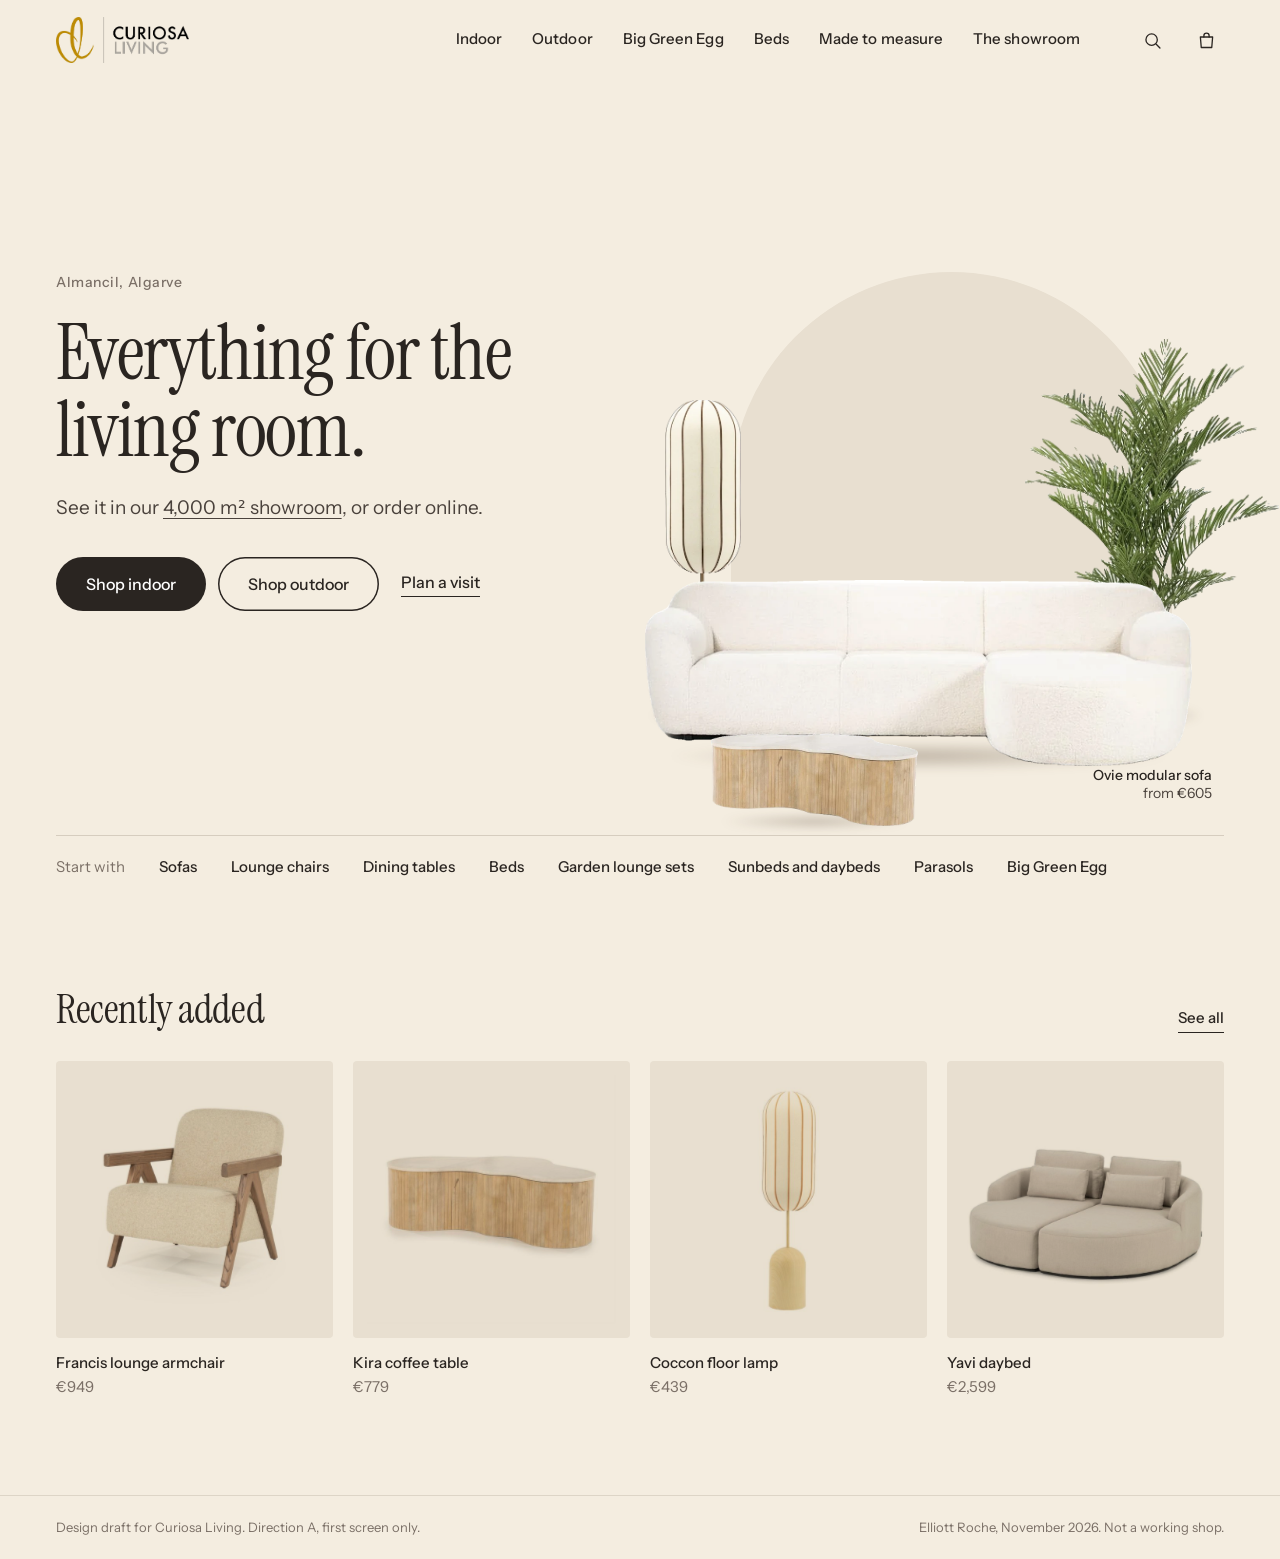
==== CuriosaA/index.html @ 9c146621 "Add files via upload" ====
<!DOCTYPE html>
<html lang="en">
<head>
<meta charset="utf-8">
<meta name="viewport" content="width=device-width, initial-scale=1">
<meta name="robots" content="noindex">
<title>Curiosa Living: design draft A</title>
<link rel="stylesheet" href="/CuriosaA/assets/base.css">
<style>
:root{
  --warm:55%;
  --ground:color-mix(in srgb,#EFE2CC var(--warm),#FBFAF8);
  --tile:color-mix(in srgb,var(--ground),#6f5330 9%);
  --ink:#2A2521; --muted:#7B7067; --btn:#2A2521;
  --sans:"Instrument Sans",system-ui,sans-serif;
  --display:"Instrument Serif",Georgia,serif;
  --h1:1; --pic:1;
}
.hero{min-height:calc(100svh - 80px);padding:0 var(--pad);display:grid;grid-template-columns:minmax(0,5fr) minmax(0,7fr);grid-template-rows:1fr auto;column-gap:24px}
.words{align-self:center;padding:24px 0 56px;max-width:560px}
.place{font-size:14px;font-weight:500;letter-spacing:.04em;color:var(--muted);margin:0 0 22px}
h1{margin:0;font-family:var(--display);font-weight:400;font-size:calc(clamp(46px,6.1vw,92px) * var(--h1) * var(--fit,1));line-height:.98;letter-spacing:-.015em}
h1 em{font-style:italic}
.say{margin:26px 0 34px;font-size:19px;line-height:1.5;max-width:30em;color:#4a423c}
.go{display:flex;flex-wrap:wrap;gap:12px;align-items:center}
.btn{display:inline-flex;align-items:center;height:54px;padding:0 30px;border-radius:999px;background:var(--btn);color:#fff;font-size:16px;font-weight:500;transition:transform .2s}
.btn:hover{transform:translateY(-2px)}
.btn.line{background:transparent;color:var(--ink);box-shadow:inset 0 0 0 1.5px var(--ink)}
.visit{margin-left:10px;font-size:16px;font-weight:500;border-bottom:1px solid currentColor;padding-bottom:2px}

/* The still life: four real products, cut out and stood together */
.set{position:relative;align-self:end;justify-self:end;width:min(100%,calc(820px * var(--pic)));aspect-ratio:10/8.6;margin-right:calc(var(--pad) * -1 + 8px)}
.arch{position:absolute;left:19%;right:15%;top:2%;bottom:17%;background:var(--tile);border-radius:999px 999px 0 0}
.set a{position:absolute;display:block}
.set img{width:100%;height:auto;position:relative}
.set a::before{content:"";position:absolute;left:4%;right:4%;bottom:-3%;height:16%;background:radial-gradient(closest-side,rgba(60,40,20,.28),rgba(60,40,20,0));filter:blur(4px)}
.palm{right:-1%;bottom:21%;width:38%}
.lamp{left:9%;bottom:21%;width:11.5%}
.sofa{left:6%;bottom:12%;width:82%}
.table{left:16%;bottom:1.5%;width:31%}
.palm::before{left:30%!important;right:30%!important;height:5%!important}
.lamp::before{left:-20%!important;right:-20%!important;height:5%!important}
.tag{position:absolute;right:9%;bottom:3%;font-size:14px;line-height:1.35;text-align:right;color:#4a423c}
.tag b{display:block;font-weight:500;color:var(--ink)}

.cats{grid-column:1/-1;display:flex;gap:34px;align-items:center;border-top:1px solid rgba(60,40,20,.16);padding:20px 0 22px;font-size:15px;font-weight:500;overflow-x:auto;white-space:nowrap;scrollbar-width:none}
.cats::-webkit-scrollbar{display:none}
.cats span{color:var(--muted);font-weight:400}
.cats a:hover{text-decoration:underline;text-underline-offset:4px}

@media (max-width:900px){
  .hero{display:block;min-height:0;padding-top:20px}
  .words{padding:8px 0 0}
  .place{font-size:13px;margin-bottom:14px}
  h1{font-size:calc(clamp(44px,13vw,58px) * var(--h1) * var(--fit,1))}
  .say{font-size:17px;margin:16px 0 22px}
  .btn{height:50px;padding:0 24px;font-size:15px}
  .visit{display:none}
  .set{width:calc(100% + var(--pad));margin:26px calc(var(--pad) * -1) 0 0;aspect-ratio:10/8}
  .tag{font-size:12px;right:7%}
  .cats{margin:0 calc(var(--pad) * -1);padding:16px var(--pad);gap:24px;font-size:14px}
}

/* Copy panel (added for the copy options). ?clean hides it, ?copy=8 opens on option 8,
   ?copy=F1&t=2&still shows the third title of a fading set without cycling, &hold=4&fade=1.2 sets the timing,
   &wait holds the fading until the page is sent the message 'curiosa-go'. */
.copy-btn{position:fixed;right:88px;bottom:16px;z-index:50;font:500 13px/1 var(--sans);padding:11px 16px;border-radius:999px;border:0;background:#1f1b18;color:#fff;cursor:pointer;box-shadow:0 6px 20px rgba(0,0,0,.2)}
.copy-btn b{font-weight:500;opacity:.65;margin-left:6px}
.copy-panel{position:fixed;right:16px;bottom:64px;z-index:51;width:340px;max-width:calc(100vw - 32px);max-height:min(72vh,660px);overflow:auto;background:#fff;color:#1f1b18;border-radius:14px;padding:14px 12px 12px;box-shadow:0 14px 50px rgba(0,0,0,.25);font:13px/1.35 var(--sans);display:none}
.copy-panel.open{display:block}
.copy-panel h5{margin:12px 6px 4px;font-size:11px;font-weight:600;letter-spacing:.04em;text-transform:uppercase;color:#8a8079}
.copy-panel h5:first-child{margin-top:2px}
.copy-panel button.opt{display:flex;gap:10px;width:100%;text-align:left;font:inherit;color:inherit;background:transparent;border:0;border-radius:8px;padding:7px 6px;cursor:pointer}
.copy-panel button.opt:hover{background:#f3efe9}
.copy-panel button.opt.on{background:#1f1b18;color:#fff}
.copy-panel button.opt i{flex:none;width:26px;font-style:normal;font-weight:600;opacity:.6}
.copy-panel .sl{margin:2px 6px 6px 42px}
.copy-panel .sl label{display:block;margin:8px 0 0;font-weight:500}
.copy-panel .sl label span{float:right;color:#8a8079;font-weight:400}
.copy-panel .sl input{width:100%;margin:6px 0 0;accent-color:#1f1b18}
.copy-panel small{display:block;margin:10px 6px 0;color:#8a8079}
.clean .copy-btn,.clean .copy-panel{display:none!important}
.words h1 .nb{white-space:nowrap}
/* a link in the line under the title: the same thin underline as the page's other text links */
.words .say a{text-decoration:underline;text-decoration-thickness:1px;text-underline-offset:.22em;white-space:nowrap}
.words .say a:hover{text-decoration-thickness:2px}
.words h1 .ap{margin:0 -.05em 0 -.035em}
/* Fading titles: every title sits in the same grid cell, so the tallest one reserves the space and nothing below moves. */
.words h1 .stack{display:grid}
.words h1 .stem + .stack{display:inline-grid;vertical-align:bottom}
.words h1 .stem + .stack .t{white-space:nowrap}
.words h1 .t{grid-area:1/1;align-self:end;opacity:0;will-change:opacity;transition:opacity calc(var(--fade,.9s) * .5) ease}
.words h1 .t.on{opacity:1;transition:opacity calc(var(--fade,.9s) * .6) ease calc(var(--fade,.9s) * .4)}
.words h1.snap .t{transition:none!important}
</style>
</head>
<body>

<header class="top">
  <a class="logo" href="#"><img src="/CuriosaA/assets/img/logo.png" alt="Curiosa Living"></a>
  <nav class="nav">
    <a href="#">Indoor</a><a href="#">Outdoor</a><a href="#">Big Green Egg</a><a href="#">Beds</a><a href="#">Made to measure</a><a href="#">The showroom</a>
  </nav>
  <div class="tools">
    <a href="#" aria-label="Search"><svg viewBox="0 0 24 24"><circle cx="11" cy="11" r="6.5"/><path d="M16 16l4.5 4.5"/></svg></a>
    <a href="#" aria-label="Basket"><svg viewBox="0 0 24 24"><path d="M5 8h14l-1 12H6L5 8z"/><path d="M9 8V6.5a3 3 0 016 0V8"/></svg></a>
    <a href="#" class="menu-btn" aria-label="Menu"><svg viewBox="0 0 24 24"><path d="M4 8h16M4 16h16"/></svg></a>
  </div>
</header>

<main>
<section class="hero">
  <div class="words">
    <p class="place">Almancil, Algarve</p>
    <h1>Everything <span class="nb">for the</span> living room.</h1>
    <p class="say">See it in our <a href="#">4,000 m² showroom</a>, or order online.</p>
    <div class="go">
      <a class="btn" href="#">Shop indoor</a>
      <a class="btn line" href="#">Shop outdoor</a>
      <a class="visit" href="#">Plan a visit</a>
    </div>
  </div>

  <div class="set">
    <div class="arch"></div>
    <a class="palm" href="#" title="Areca palm, 230 cm"><img src="/CuriosaA/assets/img/c34801.webp" alt="Areca palm"></a>
    <a class="lamp" href="#" title="Coccon floor lamp"><img src="/CuriosaA/assets/img/c38554.webp" alt="Coccon floor lamp"></a>
    <a class="sofa" href="#" title="Ovie modular sofa"><img src="/CuriosaA/assets/img/c34671.webp" alt="Ovie modular sofa"></a>
    <a class="table" href="#" title="Kira coffee table"><img src="/CuriosaA/assets/img/c37394.webp" alt="Kira coffee table"></a>
    <p class="tag"><b>Ovie modular sofa</b>from €605</p>
  </div>

  <nav class="cats">
    <span>Start with</span>
    <a href="#">Sofas</a><a href="#">Lounge chairs</a><a href="#">Dining tables</a><a href="#">Beds</a><a href="#">Garden lounge sets</a><a href="#">Sunbeds and daybeds</a><a href="#">Parasols</a><a href="#">Big Green Egg</a>
  </nav>
</section>

<section class="row">
  <div class="row-head"><h2>Recently added</h2><a href="#">See all</a></div>
  <div class="grid">
    <a class="card" href="#"><div class="pic"><img src="/CuriosaA/assets/img/t38187.jpg" alt=""></div><h3>Francis lounge armchair</h3><p>€949</p></a>
    <a class="card" href="#"><div class="pic"><img src="/CuriosaA/assets/img/t37394.jpg" alt=""></div><h3>Kira coffee table</h3><p>€779</p></a>
    <a class="card" href="#"><div class="pic"><img src="/CuriosaA/assets/img/t38561.jpg" alt=""></div><h3>Coccon floor lamp</h3><p>€439</p></a>
    <a class="card" href="#"><div class="pic"><img src="/CuriosaA/assets/img/t34596.jpg" alt=""></div><h3>Yavi daybed</h3><p>€2,599</p></a>
  </div>
</section>
</main>

<footer class="draft"><span>Design draft for Curiosa Living. Direction A, first screen only.</span><span>Elliott Roche, November 2026. Not a working shop.</span></footer>

<button class="tune-btn" id="tb">Tune</button>
<div class="tune" id="tp">
  <h4>Tune by eye</h4>
  <label>Headline size <span id="v1"></span><input type="range" id="h1" min="0.75" max="1.25" step="0.01" value="1"></label>
  <label>Background warmth <span id="v2"></span><input type="range" id="warm" min="0" max="100" step="1" value="55"></label>
  <label>Picture size <span id="v3"></span><input type="range" id="pic" min="0.7" max="1.2" step="0.01" value="1"></label>
  <label>Button colour</label>
  <div class="sw" id="sw">
    <button data-c="#2A2521" style="background:#2A2521" title="Ink"></button>
    <button data-c="#5F6B4C" style="background:#5F6B4C" title="Olive"></button>
    <button data-c="#B4573A" style="background:#B4573A" title="Terracotta"></button>
    <button data-c="#A87E12" style="background:#A87E12" title="Curiosa gold"></button>
  </div>
  <textarea id="out" readonly></textarea>
  <small>Copy this line to Claude to lock the settings in.</small>
</div>
<script>
(function(){
  document.documentElement.classList.add('clean');
  var r=document.documentElement.style, $=function(i){return document.getElementById(i)};
  var s={h1:1,warm:55,pic:1,btn:'#2A2521'};
  function apply(){
    r.setProperty('--h1',s.h1); r.setProperty('--warm',s.warm+'%'); r.setProperty('--pic',s.pic); r.setProperty('--btn',s.btn);
    $('v1').textContent=Math.round(s.h1*100)+'%'; $('v2').textContent=s.warm; $('v3').textContent=Math.round(s.pic*100)+'%';
    [].forEach.call($('sw').children,function(b){b.classList.toggle('on',b.dataset.c===s.btn)});
    $('out').value='A: headline '+s.h1+', warmth '+s.warm+', picture '+s.pic+', button '+s.btn+(window.copyPick?', copy '+window.copyPick:'');
  }
  ['h1','warm','pic'].forEach(function(k){$(k).addEventListener('input',function(e){s[k]=+e.target.value;apply()})});
  $('sw').addEventListener('click',function(e){if(e.target.dataset.c){s.btn=e.target.dataset.c;apply()}});
  $('tb').addEventListener('click',function(){$('tp').classList.toggle('open')});
  apply();
})();
</script>
<button class="copy-btn" id="cbtn">Copy</button>
<div class="copy-panel" id="cpanel"></div>

<script>
/* Copy panel. The words for this direction are in COPY. Left and right arrows step through the options;
   0 is the copy as drafted and 1 to 9 pick those options. */
(function(){
  var COPY=[
 {
  "id": "F2",
  "group": "Titles that fade",
  "stem": "Everything <span class=\"nb\">for the</span>",
  "fade": [
   "living room.",
   "dining room.",
   "bedroom.",
   "terrace.",
   "garden."
  ],
  "say": "See it in our <a href=\"#\">4,000 m² showroom</a>, or order online."
 }
];
  var OPEN_ON='F2';
  var r=document.documentElement.style, $=function(i){return document.getElementById(i)};
  var h=document.querySelector('.words h1'), say=document.querySelector('.words .say');
  var btn=$('cbtn'), panel=$('cpanel'), tune=$('tp'), tuneBtn=$('tb');
  var qs=location.search, m=/[?&]copy=([A-Za-z0-9]+)/.exec(qs), still=/[?&]still/.test(qs), t0=+((/[?&]t=(\d+)/.exec(qs)||[])[1]||0);
  var reduce=window.matchMedia&&matchMedia('(prefers-reduced-motion: reduce)').matches;
  var wait=/[?&]wait/.test(qs);                            // the side-by-side page starts all its copies together
  var hold=+((/[?&]hold=([0-9.]+)/.exec(qs)||[])[1]||3.2), fade=+((/[?&]fade=([0-9.]+)/.exec(qs)||[])[1]||0.9), k=0, T=[], ti=0, timer=null;
  function find(id){for(var i=0;i<COPY.length;i++) if(COPY[i].id.toLowerCase()===String(id).toLowerCase()) return i; return -1}
  function plain(s){return s.replace(/<[^>]+>/g,'')}
  function label(c){return c.label ? c.label : c.fade ? (c.stem?c.stem+' ':'')+c.fade.map(plain).join(' \u2192 ') : plain(c.h1)}

  // The list, with the timing sliders straight under the titles that fade
  var sliders='<div class="sl"><label>Each title stays <span id="vh"></span><input type="range" id="hold" min="1.5" max="7" step="0.1" value="'+hold+'"></label>'+
        '<label>Fade takes <span id="vf"></span><input type="range" id="fade" min="0.2" max="2.4" step="0.1" value="'+fade+'"></label></div>';
  var html='', g='';
  COPY.forEach(function(c,i){
    if(c.group!==g){g=c.group; html+='<h5>'+g+'</h5>'}
    html+='<button class="opt" data-k="'+i+'"><i>'+c.id+'</i><span>'+label(c)+'</span></button>';
    if(c.fade&&!(COPY[i+1]&&COPY[i+1].fade)){html+=sliders; sliders=''}
  });
  html+=sliders+'<small>Left and right arrows step through the list.</small>';
  panel.innerHTML=html;

  // Keep the headline inside the page: shrink it only when a word or the line would run off the edge.
  // With fading titles the widest one decides, so the size does not change from title to title.
  function fit(){
    r.setProperty('--fit',1);
    if(h.scrollWidth>h.clientWidth+1) r.setProperty('--fit',(h.clientWidth/h.scrollWidth*0.995).toFixed(3));
  }
  function setTitle(i){ti=i; T.forEach(function(t,j){t.classList.toggle('on',j===i)})}
  function cycle(){
    clearInterval(timer); timer=null;
    if(T.length<2||still||reduce||wait) return;           // reduced motion: the first title stays
    timer=setInterval(function(){setTitle((ti+1)%T.length)},(hold+fade)*1000);
  }
  function note(){
    var c=COPY[k];
    window.copyPick=c.id+(c.fade?', each title '+hold+' s, fade '+fade+' s':'');
    var s=$('h1'); if(s) s.dispatchEvent(new Event('input'));       // refreshes the settings line in Tune
    r.setProperty('--fade',fade+'s'); $('vh').textContent=hold+' s'; $('vf').textContent=fade+' s';
  }
  function show(i,start){
    k=i; var c=COPY[k];
    h.classList.add('snap');
    if(c.fade){
      h.innerHTML=(c.stem?'<span class="stem">'+c.stem+'</span> ':'')+'<span class="stack">'+
        c.fade.map(function(t,j){return '<span class="t"'+(j?' aria-hidden="true"':'')+'>'+t+'</span>'}).join('')+'</span>';
    } else h.innerHTML=c.h1;
    T=[].slice.call(h.querySelectorAll('.t'));
    if(T.length) setTitle(Math.min(start||0,T.length-1));
    say.innerHTML=c.say;
    [].forEach.call(panel.querySelectorAll('.opt'),function(b){b.classList.toggle('on',+b.dataset.k===k)});
    btn.innerHTML='Copy<b>'+c.id+'</b>';
    note(); fit(); cycle();
    requestAnimationFrame(function(){requestAnimationFrame(function(){h.classList.remove('snap')})});
  }

  panel.addEventListener('click',function(e){var b=e.target.closest('.opt'); if(b) show(+b.dataset.k)});
  $('hold').addEventListener('input',function(e){hold=+e.target.value; note(); cycle()});
  $('fade').addEventListener('input',function(e){fade=+e.target.value; note(); cycle()});
  btn.addEventListener('click',function(){panel.classList.toggle('open'); if(tune) tune.classList.remove('open')});
  if(tuneBtn) tuneBtn.addEventListener('click',function(){panel.classList.remove('open')});
  document.addEventListener('keydown',function(e){
    return;                                                 // the drafts have one set of words each
    if(e.key==='ArrowRight') show((k+1)%COPY.length);
    else if(e.key==='ArrowLeft') show((k+COPY.length-1)%COPY.length);
    else if(/^[0-9]$/.test(e.key)){var i=find(e.key==='0'?'Now':e.key); if(i>=0) show(i)}
  });
  window.addEventListener('resize',fit);
  if(tune){tune.addEventListener('input',function(){requestAnimationFrame(fit)}); tune.addEventListener('click',function(){requestAnimationFrame(fit)});}
  if(document.fonts&&document.fonts.ready) document.fonts.ready.then(fit);
  window.addEventListener('load',fit);
  window.addEventListener('message',function(e){if(e.data==='curiosa-go'&&wait){wait=false; cycle()}});
  var first=find(m?m[1]:OPEN_ON); show(first<0?0:first,t0);
})();
</script>
</body>
</html>
---- CuriosaA/assets/base.css ----
/* Shared by both directions: fonts, header, product row, draft note, tuning panel. */
@font-face{font-family:"Instrument Serif";src:url(fonts/instrument-serif.woff2) format("woff2");font-weight:400;font-style:normal;font-display:swap}
@font-face{font-family:"Instrument Serif";src:url(fonts/instrument-serif-italic.woff2) format("woff2");font-weight:400;font-style:italic;font-display:swap}
@font-face{font-family:"Instrument Sans";src:url(fonts/instrument-sans.woff2) format("woff2");font-weight:400 700;font-display:swap}
@font-face{font-family:"Young Serif";src:url(fonts/young-serif.woff2) format("woff2");font-weight:400;font-display:swap}
@font-face{font-family:"Fraunces";src:url(fonts/fraunces.woff2) format("woff2");font-weight:100 900;font-display:swap}
@font-face{font-family:"DM Sans";src:url(fonts/dm-sans.woff2) format("woff2");font-weight:100 1000;font-display:swap}

*,*::before,*::after{box-sizing:border-box}
html{-webkit-text-size-adjust:100%}
body{margin:0;background:var(--ground);color:var(--ink);font-family:var(--sans);font-size:16px;line-height:1.5;-webkit-font-smoothing:antialiased;text-rendering:optimizeLegibility}
a{color:inherit;text-decoration:none}
img{display:block;max-width:100%}
:root{--pad:56px}
@media (max-width:900px){:root{--pad:20px}}

/* Header: one line */
.top{height:80px;padding:0 var(--pad);display:flex;align-items:center;gap:40px;background:var(--ground);position:relative;z-index:5}
.logo img{height:46px;width:auto;mix-blend-mode:multiply}
.nav{display:flex;gap:30px;margin-left:auto;font-size:15px;font-weight:500;letter-spacing:.005em}
.nav a{padding:8px 0;border-bottom:1px solid transparent;transition:border-color .2s}
.nav a:hover{border-color:currentColor}
.tools{display:flex;gap:18px;align-items:center;margin-left:14px}
.tools a{display:grid;place-items:center;width:36px;height:36px;border-radius:50%}
.tools a:hover{background:rgba(60,40,20,.07)}
.tools svg{width:21px;height:21px;fill:none;stroke:currentColor;stroke-width:1.5;stroke-linecap:round;stroke-linejoin:round}
.tools .menu-btn{display:none}
@media (max-width:1080px){.nav{gap:22px;font-size:14px}}
@media (max-width:900px){
  .top{height:64px;gap:8px}
  .logo img{height:36px}
  .nav{display:none}
  .tools{margin-left:auto;gap:4px}
  .tools .menu-btn{display:grid}
}

/* Product row */
.row{padding:88px var(--pad) 96px}
.row-head{display:flex;align-items:baseline;justify-content:space-between;margin-bottom:28px}
.row-head h2{margin:0;font-family:var(--display);font-weight:var(--display-w,400);font-size:clamp(30px,3.2vw,44px);line-height:1.05;letter-spacing:-.01em}
.row-head a{font-size:15px;font-weight:500;border-bottom:1px solid currentColor;padding-bottom:2px}
.grid{display:grid;grid-template-columns:repeat(4,1fr);gap:20px}
.card .pic{background:var(--tile);aspect-ratio:1/1;border-radius:var(--radius,4px);overflow:hidden}
.card .pic img{width:100%;height:100%;object-fit:contain;mix-blend-mode:multiply;transform:scale(.9);transition:transform .5s cubic-bezier(.2,.7,.2,1)}
.card:hover .pic img{transform:scale(.96)}
.card h3{margin:14px 0 2px;font-size:15px;font-weight:500}
.card p{margin:0;font-size:15px;color:var(--muted)}
@media (max-width:900px){
  .row{padding:56px var(--pad) 64px}
  .grid{grid-template-columns:repeat(2,1fr);gap:14px 12px}
  .card h3{font-size:14px;margin-top:10px}
  .card p{font-size:14px}
}

/* Draft note */
.draft{padding:22px var(--pad);font-size:13px;color:var(--muted);border-top:1px solid rgba(60,40,20,.12);display:flex;gap:10px 24px;flex-wrap:wrap;justify-content:space-between}

/* Tuning panel (for Elliott; add ?clean to the address to hide it) */
.tune-btn{position:fixed;right:16px;bottom:16px;z-index:50;font:500 13px/1 var(--sans);padding:11px 16px;border-radius:999px;border:0;background:#1f1b18;color:#fff;cursor:pointer;box-shadow:0 6px 20px rgba(0,0,0,.2)}
.tune{position:fixed;right:16px;bottom:64px;z-index:50;width:290px;max-width:calc(100vw - 32px);background:#fff;color:#1f1b18;border-radius:14px;padding:16px 18px 14px;box-shadow:0 14px 50px rgba(0,0,0,.25);font:13px/1.4 var(--sans);display:none}
.tune.open{display:block}
.tune h4{margin:0 0 10px;font-size:13px;font-weight:600}
.tune label{display:block;margin:10px 0 0;font-weight:500}
.tune label span{float:right;color:#8a8079;font-weight:400}
.tune input[type=range]{width:100%;margin:6px 0 0;accent-color:#1f1b18}
.tune .sw{display:flex;gap:8px;margin-top:8px;flex-wrap:wrap}
.tune .sw button{width:30px;height:30px;border-radius:50%;border:2px solid #fff;outline:1px solid #cfc7bf;cursor:pointer;padding:0}
.tune .sw button.on{outline:2px solid #1f1b18}
.tune .seg{display:flex;gap:6px;margin-top:8px}
.tune .seg button{flex:1;padding:7px 4px;border-radius:8px;border:1px solid #cfc7bf;background:#fff;font:inherit;cursor:pointer}
.tune .seg button.on{background:#1f1b18;color:#fff;border-color:#1f1b18}
.tune textarea{width:100%;margin-top:12px;height:54px;font:11px/1.35 ui-monospace,Menlo,monospace;border:1px solid #cfc7bf;border-radius:8px;padding:6px;resize:none;color:#5b524b}
.tune small{display:block;margin-top:6px;color:#8a8079}
.clean .tune,.clean .tune-btn{display:none!important}
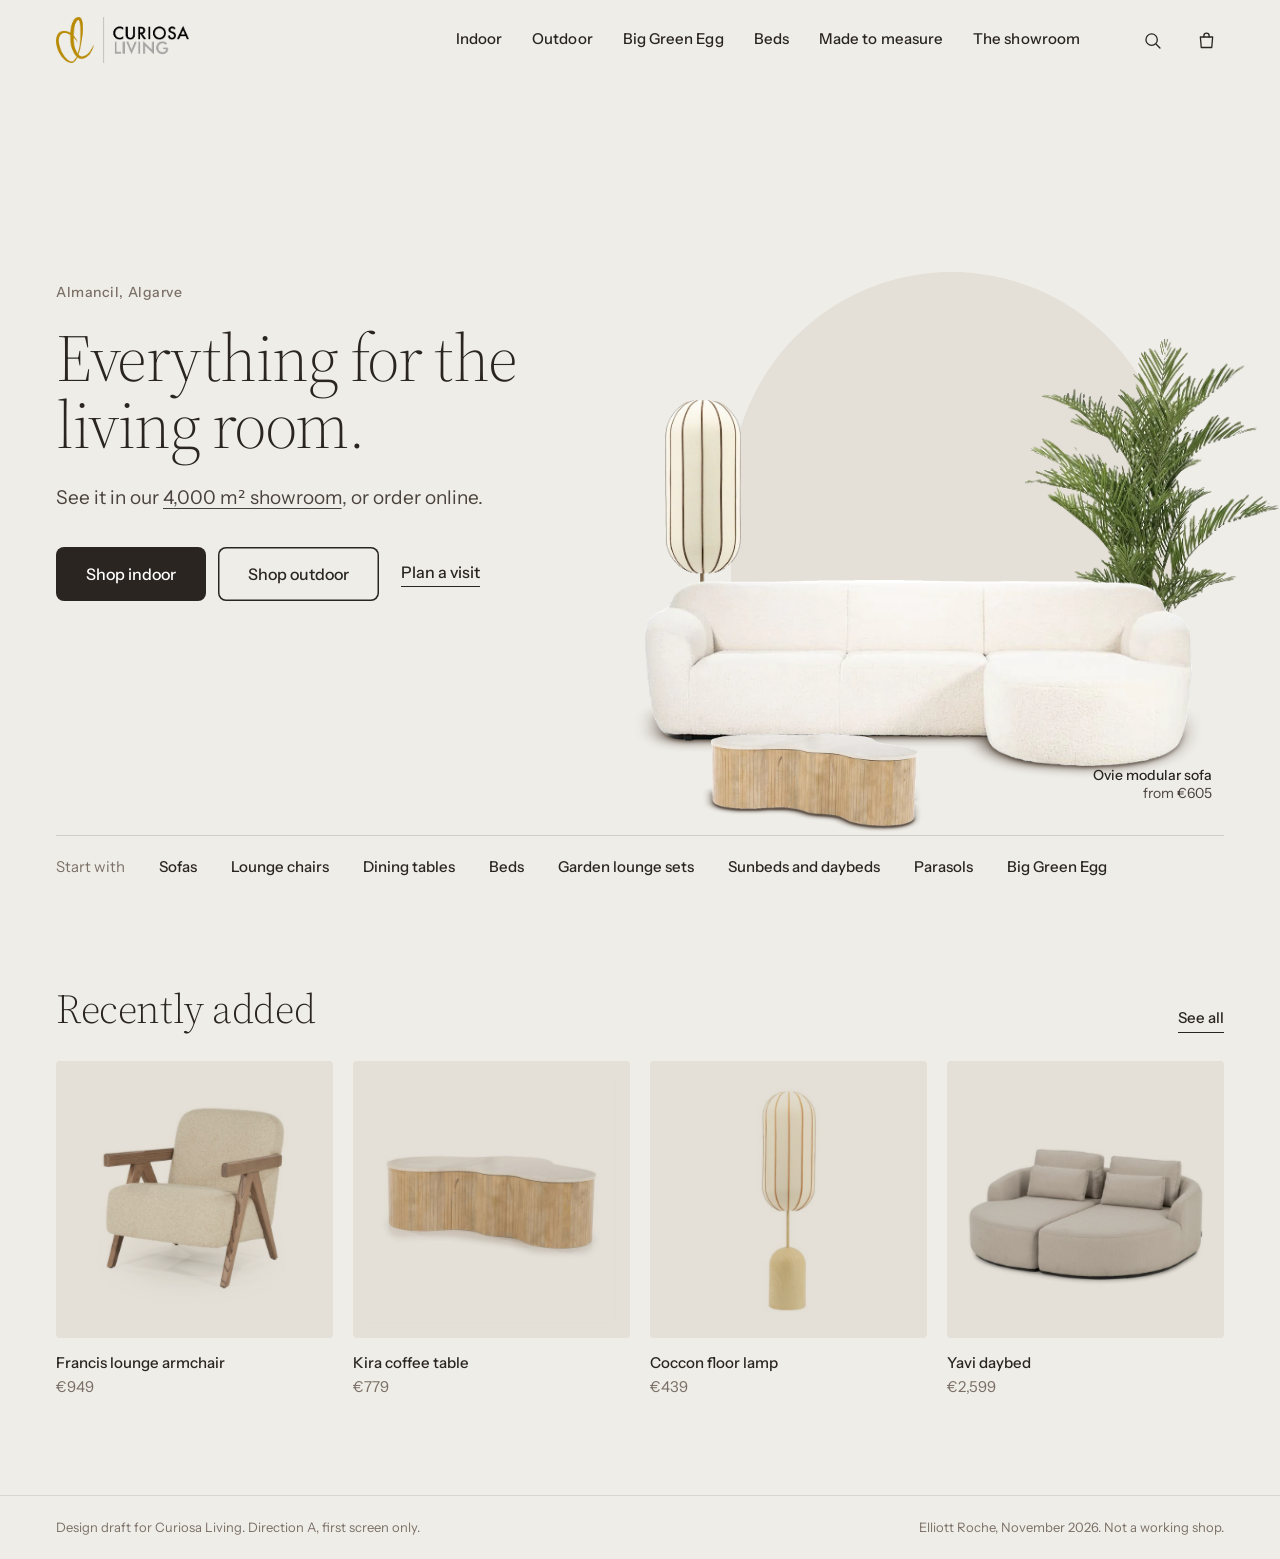
==== commit 55e686e9: "Add files via upload" ====
--- a/CuriosaA/index.html
+++ b/CuriosaA/index.html
@@ -7,23 +7,25 @@
 <title>Curiosa Living: design draft A</title>
 <link rel="stylesheet" href="/CuriosaA/assets/base.css">
 <style>
+@font-face{font-family:"Source Serif 4";src:url(/CuriosaA/assets/fonts/source-serif-4.woff2) format("woff2");font-weight:200 900;font-style:normal;font-display:swap}
+@font-face{font-family:"Source Serif 4";src:url(/CuriosaA/assets/fonts/source-serif-4-italic.woff2) format("woff2");font-weight:200 900;font-style:italic;font-display:swap}
 :root{
   --warm:55%;
-  --ground:color-mix(in srgb,#EFE2CC var(--warm),#FBFAF8);
+  --ground:color-mix(in srgb,#E6E2DA var(--warm),#FBFAF8);
   --tile:color-mix(in srgb,var(--ground),#6f5330 9%);
   --ink:#2A2521; --muted:#7B7067; --btn:#2A2521;
   --sans:"Instrument Sans",system-ui,sans-serif;
-  --display:"Instrument Serif",Georgia,serif;
+  --display:"Source Serif 4",Georgia,serif; --display-w:300;
   --h1:1; --pic:1;
 }
 .hero{min-height:calc(100svh - 80px);padding:0 var(--pad);display:grid;grid-template-columns:minmax(0,5fr) minmax(0,7fr);grid-template-rows:1fr auto;column-gap:24px}
 .words{align-self:center;padding:24px 0 56px;max-width:560px}
 .place{font-size:14px;font-weight:500;letter-spacing:.04em;color:var(--muted);margin:0 0 22px}
-h1{margin:0;font-family:var(--display);font-weight:400;font-size:calc(clamp(46px,6.1vw,92px) * var(--h1) * var(--fit,1));line-height:.98;letter-spacing:-.015em}
+h1{margin:0;font-family:var(--display);font-weight:300;font-size:calc(clamp(39px,5.2vw,78px) * var(--h1) * var(--fit,1));line-height:1;letter-spacing:-.022em}
 h1 em{font-style:italic}
 .say{margin:26px 0 34px;font-size:19px;line-height:1.5;max-width:30em;color:#4a423c}
 .go{display:flex;flex-wrap:wrap;gap:12px;align-items:center}
-.btn{display:inline-flex;align-items:center;height:54px;padding:0 30px;border-radius:999px;background:var(--btn);color:#fff;font-size:16px;font-weight:500;transition:transform .2s}
+.btn{display:inline-flex;align-items:center;height:54px;padding:0 30px;border-radius:8px;background:var(--btn);color:#fff;font-size:16px;font-weight:500;transition:transform .2s}
 .btn:hover{transform:translateY(-2px)}
 .btn.line{background:transparent;color:var(--ink);box-shadow:inset 0 0 0 1.5px var(--ink)}
 .visit{margin-left:10px;font-size:16px;font-weight:500;border-bottom:1px solid currentColor;padding-bottom:2px}
@@ -33,13 +35,11 @@
 .arch{position:absolute;left:19%;right:15%;top:2%;bottom:17%;background:var(--tile);border-radius:999px 999px 0 0}
 .set a{position:absolute;display:block}
 .set img{width:100%;height:auto;position:relative}
-.set a::before{content:"";position:absolute;left:4%;right:4%;bottom:-3%;height:16%;background:radial-gradient(closest-side,rgba(60,40,20,.28),rgba(60,40,20,0));filter:blur(4px)}
+.set a .sh{position:absolute;background-size:100% 100%;background-repeat:no-repeat;pointer-events:none;opacity:.72}
 .palm{right:-1%;bottom:21%;width:38%}
 .lamp{left:9%;bottom:21%;width:11.5%}
 .sofa{left:6%;bottom:12%;width:82%}
 .table{left:16%;bottom:1.5%;width:31%}
-.palm::before{left:30%!important;right:30%!important;height:5%!important}
-.lamp::before{left:-20%!important;right:-20%!important;height:5%!important}
 .tag{position:absolute;right:9%;bottom:3%;font-size:14px;line-height:1.35;text-align:right;color:#4a423c}
 .tag b{display:block;font-weight:500;color:var(--ink)}
 
@@ -52,7 +52,7 @@
   .hero{display:block;min-height:0;padding-top:20px}
   .words{padding:8px 0 0}
   .place{font-size:13px;margin-bottom:14px}
-  h1{font-size:calc(clamp(44px,13vw,58px) * var(--h1) * var(--fit,1))}
+  h1{font-size:calc(clamp(36px,10.5vw,47px) * var(--h1) * var(--fit,1))}
   .say{font-size:17px;margin:16px 0 22px}
   .btn{height:50px;padding:0 24px;font-size:15px}
   .visit{display:none}
@@ -125,8 +125,8 @@
     <div class="arch"></div>
     <a class="palm" href="#" title="Areca palm, 230 cm"><img src="/CuriosaA/assets/img/c34801.webp" alt="Areca palm"></a>
     <a class="lamp" href="#" title="Coccon floor lamp"><img src="/CuriosaA/assets/img/c38554.webp" alt="Coccon floor lamp"></a>
-    <a class="sofa" href="#" title="Ovie modular sofa"><img src="/CuriosaA/assets/img/c34671.webp" alt="Ovie modular sofa"></a>
-    <a class="table" href="#" title="Kira coffee table"><img src="/CuriosaA/assets/img/c37394.webp" alt="Kira coffee table"></a>
+    <a class="sofa" href="#" title="Ovie modular sofa"><i class="sh" style="left:-2.333%;top:64.951%;width:104.917%;height:42.892%;background-image:url(/CuriosaA/assets/img/s34671.webp)"></i><img src="/CuriosaA/assets/img/c34671.webp" alt="Ovie modular sofa"></a>
+    <a class="table" href="#" title="Kira coffee table"><i class="sh" style="left:-5.2%;top:53.846%;width:108%;height:53.394%;background-image:url(/CuriosaA/assets/img/s37394.webp)"></i><img src="/CuriosaA/assets/img/c37394.webp" alt="Kira coffee table"></a>
     <p class="tag"><b>Ovie modular sofa</b>from €605</p>
   </div>
 
